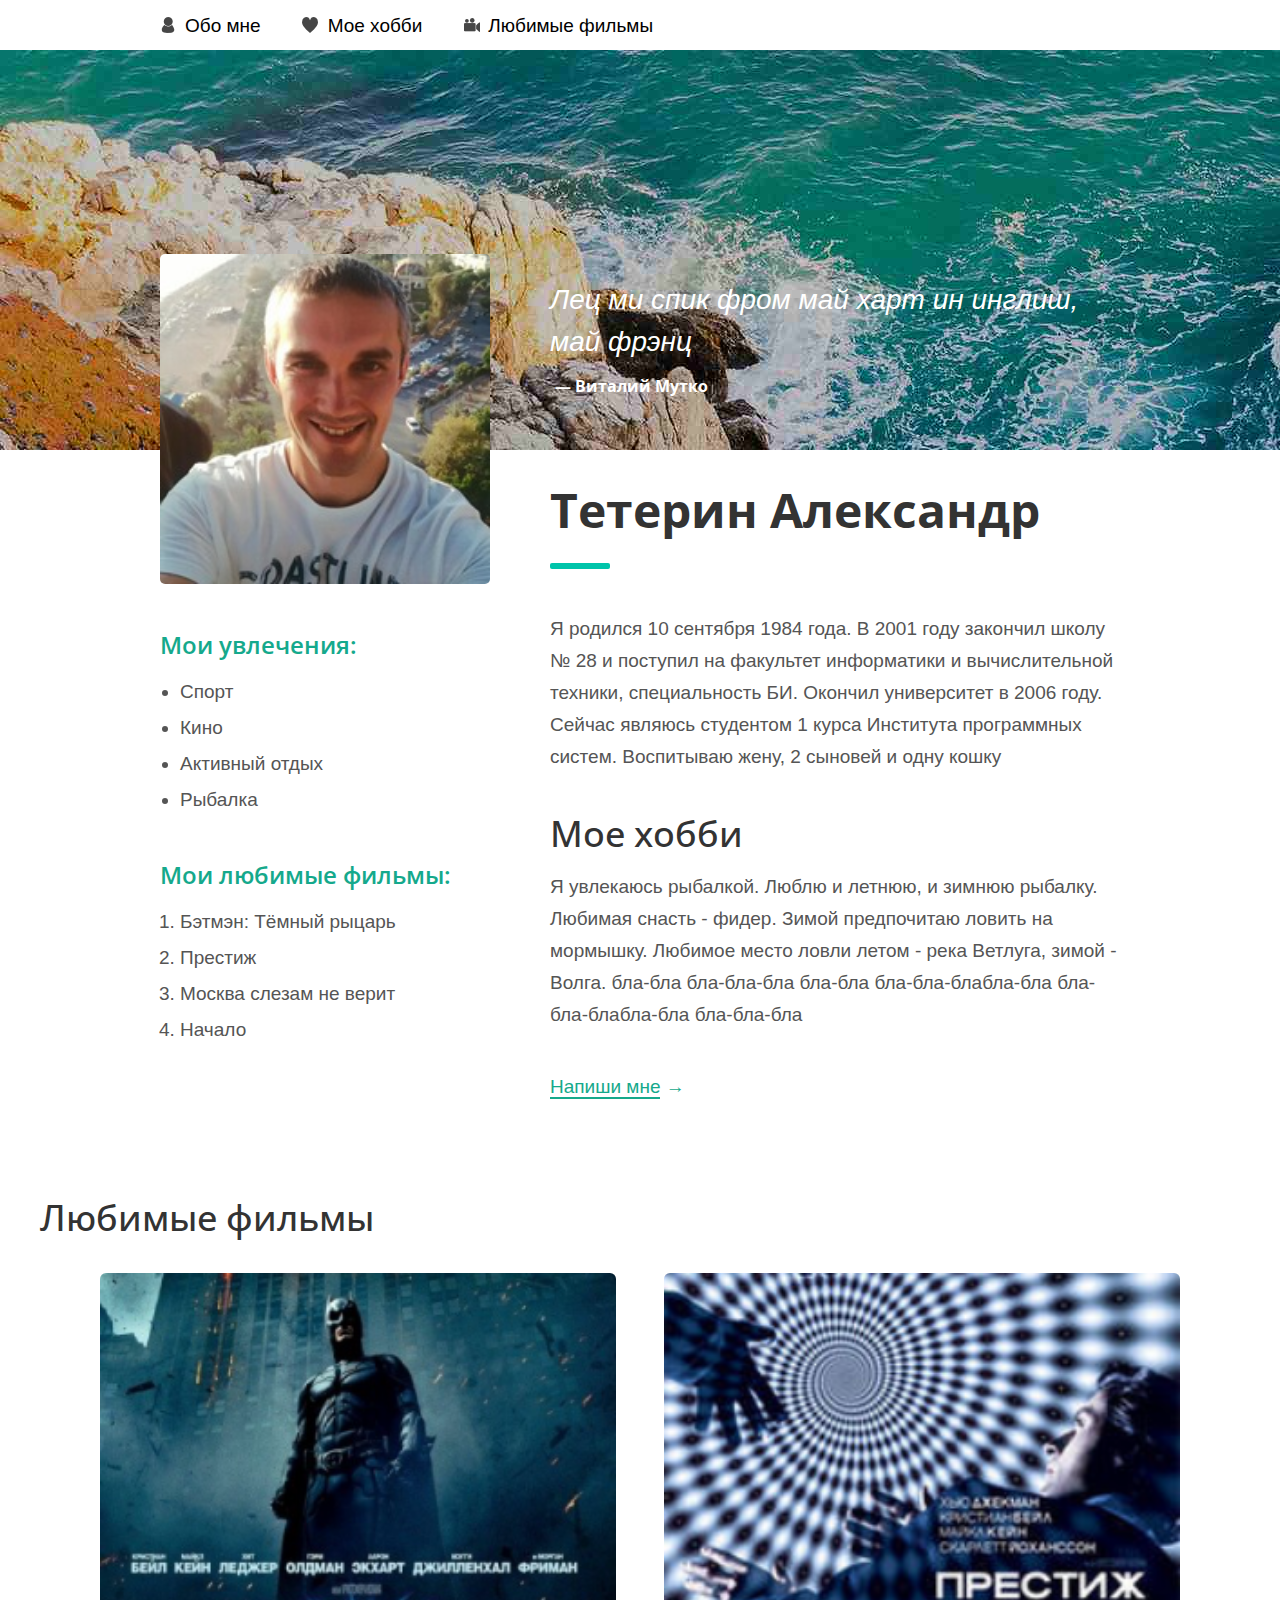
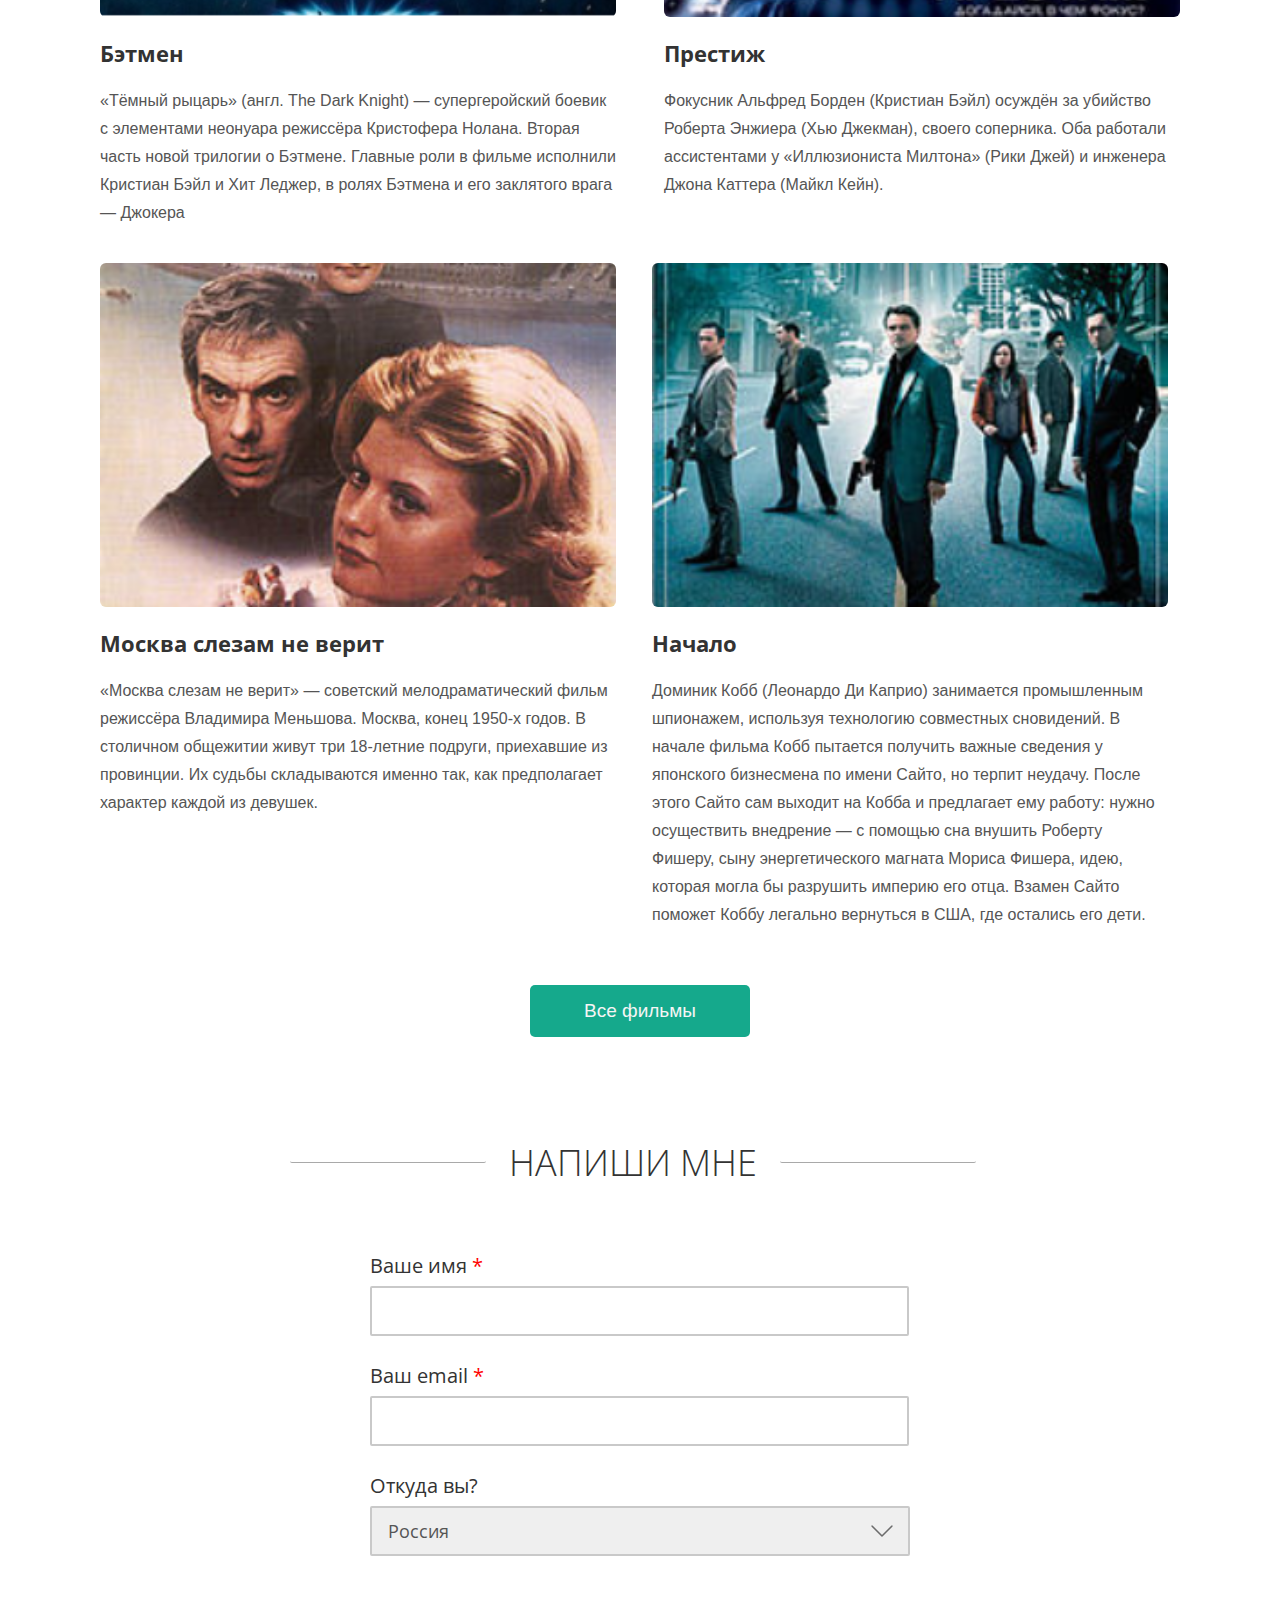
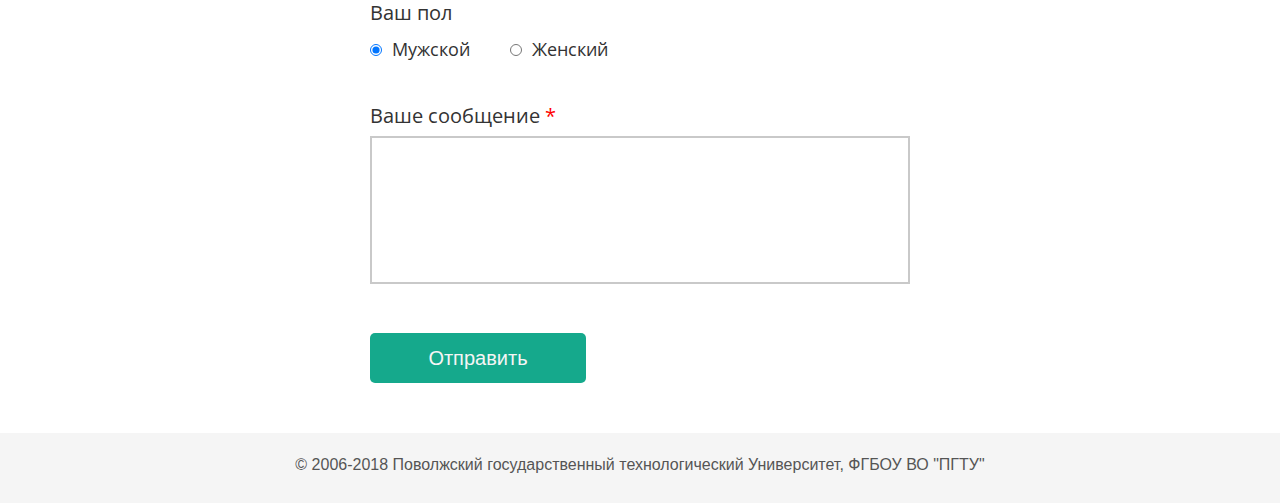
==== 4_2/index.html @ 31f0ffbf "02_04_18 OA" ====
<!DOCTYPE html>
<html lang="en">
    <head>
        <link rel="stylesheet" href="css/reset.css">
        <link rel="stylesheet" href="css/main.css">
        <link href="https://fonts.googleapis.com/css?family=Open+Sans:300,400,600,700,800&amp;subset=cyrillic" rel="stylesheet">
        <meta charset="UTF-8">
        <title>Document</title>
    </head>
        <body>
        <div class="menu">
            <a class="about_me_item" href=#>Обо мнe</a>
            <a class="hobby_item" href=#>Мое хобби</a>
            <a class="my_films_item" href=#>Любимые фильмы</a>
        </div>
        
        <div class="content">
            <div class="left_part">
                <img class="foto" src="images/my_foto.jpg" alt="foto">
                <div class="list">
                    <h3 class="sidebar_header">Мои увлечения:</h3>
                    <ul class="list_text">
                        <li>Спорт</li>
                        <li>Кино</li>
                        <li>Активный отдых</li>
                        <li>Рыбалка</li>
                    </ul>
                    <h3 class="sidebar_header">Мои любимые фильмы:</h3>
                    <ol class="list_text">
                        <li>Бэтмэн: Тёмный рыцарь</li>
                        <li>Престиж</li>
                        <li>Москва слезам не верит</li>
                        <li>Начало</li>
                    </ol>
                </div>
            </div>

            <div class="right_part">
                <div class="blockquote_block">
                    <blockquote>Лец ми спик фром май харт ин инглиш, май фрэнц</blockquote>
                    <p class="autor">— Виталий Мутко</p>
                </div>
                <div class="about_me">
                    <h1>Тетерин Александр</h1>
                    <img class="line" src="images/line.png" alt="line">
                    <p class="text">Я родился 10 сентября 1984 года. В 2001 году закончил школу № 28 и поступил на факультет информатики и вычислительной техники, специальность БИ. Окончил университет в 2006 году. Сейчас являюсь студентом 1 курса Института программных систем. Воспитываю жену, 2 сыновей и одну кошку</p>
                    <h2 class="my_hobby">Мое хобби</h2>
                    <p class="text">Я увлекаюсь рыбалкой. Люблю и летнюю, и зимнюю рыбалку. Любимая снасть - фидер. Зимой предпочитаю ловить на мормышку. Любимое место ловли летом - река Ветлуга, зимой - Волга. бла-бла бла-бла-бла бла-бла бла-бла-блабла-бла бла-бла-блабла-бла бла-бла-бла </p>
                </div>
                <div class="write_me">
                    <p>
                        <a  href="http://yandex.ru" >
                            <span class="link_name">Напиши мне</span>
                            <span class="none">→</span>
                        </a>
                    </p>
                </div>
            </div>
            <div class="clear"></div>
        </div>

        <div class="my_films_block">
            <h2>Любимые фильмы</h2>
            <div class="first_film">
                <img src="images/batmen.png" alt="batmen">
                <h4>Бэтмен</h4>
                <p>«Тёмный рыцарь» (англ. The Dark Knight) — супергеройский боевик с элементами неонуара режиссёра Кристофера Нолана. Вторая часть новой трилогии о Бэтмене. Главные роли в фильме исполнили Кристиан Бэйл и Хит Леджер, в ролях Бэтмена и его заклятого врага — Джокера</p>
            </div>
            <div class="second_film">
                <img src="images/prestige.png" alt="prestige">
                <h4>Престиж</h4>
                <p>Фокусник Альфред Борден (Кристиан Бэйл) осуждён за убийство Роберта Энжиера (Хью Джекман), своего соперника. Оба работали ассистентами у «Иллюзиониста Милтона» (Рики Джей) и инженера Джона Каттера (Майкл Кейн).</p>
            </div>
            <div class="clear_between_second_third"></div>
            <div class="third_film">
                <img src="images/moskow.png" alt="moskow">
                <h4>Москва слезам не верит</h4>
                <p>«Москва слезам не верит» — советский мелодраматический фильм режиссёра Владимира Меньшова. Москва, конец 1950-х годов. В столичном общежитии живут три 18-летние подруги, приехавшие из провинции. Их судьбы складываются именно так, как предполагает характер каждой из девушек.</p>
            </div>
            <div class="fourth_film">
                <img src="images/inception.png" alt="inception">
                <h4>Начало</h4>
                <p>Доминик Кобб (Леонардо Ди Каприо) занимается промышленным шпионажем, используя технологию совместных сновидений. В начале фильма Кобб пытается получить важные сведения у японского бизнесмена по имени Сайто, но терпит неудачу. После этого Сайто сам выходит на Кобба и предлагает ему работу: нужно осуществить внедрение — с помощью сна внушить Роберту Фишеру, сыну энергетического магната Мориса Фишера, идею, которая могла бы разрушить империю его отца. Взамен Сайто поможет Коббу легально вернуться в США, где остались его дети.</p>
            </div>
            <div class="clear"></div>
        </div>
        <a class="all_films" href="http://yandex.ru">Все фильмы</a>
        <div class="feedback_writeme">
            <div class="line"></div>
            <div class="feedback_header"><h2>НАПИШИ МНЕ</h2></div>
            <div class="line"></div>
            <div class="clear"></div>
        </div>
        <div class="feedback_form">
            <form>
                <label class="feedback_label">Ваше имя<span class="red_star">*</span>     <p></p>
                    <input name="username" type=text>
                </label>
                <p></p>
                <label>Ваш email<span class="red_star">*</span>
                    <p></p>
                    <input name="user_email" type=text>
                </label>
                <p></p>
                <label>Откуда вы?
                    <p></p>
                    <select name="country">
                        <option value="russia">Россия</option>
                        <option value="uk">Великобритания</option>
                        <option value="germany">Германия</option>
                    </select>
                </label>
                <p class="gender">Ваш пол</p>
                <label><input type="radio" name="sex" value="men" checked="checked"><span class="sex">Мужской</span></label>
                <label><input type="radio" name="sex" value="women"><span class="sex">Женский</span></label>
                <p></p>
                <label>Ваше сообщение<span class="red_star">*</span>
                    <textarea name="message"></textarea>
                </label>
                <label>
                    <input type="submit" value="Отправить">
                </label>
            </form>
        </div>
        <div class="copyright">
            <p class="copyright_text">© 2006-2018 Поволжский государственный технологический Университет, ФГБОУ ВО "ПГТУ"</p>
        </div>
    </body>
</html>
---- 4_2/css/main.css ----
.menu
{
    margin: 0 auto;
    max-width: 1000px;
    font-size: 0;
}

.menu a
{
    font-size: 19px;
    font-family: "Georgia", sans-serif;
    color: black;
    padding-left: 45px;
}

.about_me_item
{
    margin: 0;
    display: inline-block;
    background-image: url("../images/about_me_icon.png");
    background-repeat: no-repeat;
    background-position: 21px 17px;
    padding-top: 15px;
    padding-bottom: 14px;
    padding-right: 22px;

}

.about_me_item:hover
{
    background-image: url("../images/w_about_me_icon.png");
    background-repeat: no-repeat;
    background-position: 21px 17px;
    background-color: rgb(21,169,140);
    color: white;
}

.hobby_item
{
    margin: 0;
    display: inline-block;
    background-image: url("../images/hobby_icon.png");
    background-repeat: no-repeat;
    background-position: 19px 17px;
    padding-right: 21px;
    padding-top: 15px;
    padding-bottom: 14px;
}

.hobby_item:hover
{
    background-color: rgb(21,169,140);
    color: white;
    background-image: url("../images/w_my_hobby.png");
    background-repeat: no-repeat;
    background-position: 19px 17px;
}

.my_films_item
{
    display: inline-block;
    background-image: url("../images/video_icon.png");
    background-repeat: no-repeat;
    background-position: 21px 17px;
    padding-right: 20px;
    padding-top: 15px;
    padding-bottom: 14px;
}

.my_films_item:hover
{
    background-color: rgb(21,169,140);
    color: white;
    background-image: url("../images/w_video_icon.png");
    background-repeat: no-repeat;
    background-position: 18px 17px;    
}

body
{
    background-image: url("../images/background.jpg");
    background-repeat: no-repeat;
    background-position: 0 50px;
    max-width: 1920px;
    width: 100%;
    height: auto;
}

.content
{
    margin: 0 auto;
    max-width: 1000px;
}

.content .left_part
{
    float: left;
    width: 33%;
    margin-right: 6%;
    padding-left: 2%;
    margin-top: 203px;
}

.sidebar_header
{
    font-size: 24px;
    line-height: 34px;
    color: rgb(21,169,140);
    font-family: "open sans", sans-serif;
    font-weight: 600;
    margin-top: 40px;
    margin-bottom: 12px;
}

.left_part .foto
{
    border-radius: 5px;
    max-height: 350px;
    max-width: 330px;
    width: 100%;
    height: auto;
}

.right_part
{
    float: left;
    width: 57%;
    margin-top: 228px;
}

.blockquote_block
{
    height: 210px;
}

.clear
{
    clear: both;
}

.quote
{
    margin-top: 50px;
    width: 130px;
    height: 70px;
}

blockquote
{
    font-size: 28px;
    line-height: 42px;
    color: rgb(255,255,255);
    font-family: "Georgia", sans-serif;
    font-style: italic;
}

.autor
{
    line-height: 46px;
    font-size: 16px;
    color: rgb(255,255,255);
    font-family: "Open Sans", sans-serif;
    font-weight: bold;
    margin-left: 5px;
}

.right_part .about_me h1
{
    font-size: 48px;
    line-height: 42px;
    color: rgb(51,51,51);
    font-family: "Open Sans", sans-serif;
    font-weight: 700;
}

.line
{
    margin-top: 32px;
    margin-bottom: 40px;
    height: 6px;
    border-radius: 2px;
}

.my_hobby
{
    font-size: 36px;
    line-height: 42px;
    color: rgb(51,51,51);
    font-family: "Open Sans", sans-serif;
    font-weight: 500;
    margin-top: 40px;
    margin-bottom: 16px;
    margin-left: 0px;
}

.list_text
{
    font-size: 19px;
    line-height: 36px;
    color: rgb(85,85,85);
    font-family: "Georgia", sans-serif;
    text-align: left;
}

.text
{
    font-size: 19px;
    line-height: 32px;
    color: rgb(85,85,85);
    font-family: "Georgia", sans-serif;
}

.write_me
{
    margin-top: 40px;
    width: 150px;
    font-size: 19px;
    line-height: 32px;
    color: rgb(21,169,139);
    font-family: "Georgia", sans-serif;
}

.write_me .link_name
{
    border-bottom: 2px solid rgb(21,169,139);
}

.write_me .none
{
    border-bottom: 0px solid rgb(21,169,139);
}

li
{
    margin-left: 20px;
}

a
{
    color: rgb(21,169,139);
    text-decoration: none;
}

.my_films_block
{
    max-width: 1200px;
    width: 62,5%;
    margin: 0 auto;
    margin-top: 94px;
    margin-bottom: 56px;
}

.my_films_block img
{
    border-radius: 6px;
    margin-bottom: 16px;
    max-width: 100%;
    height: auto;

}

.my_films_block h2
{
    font-size: 36px;
    font-weight: 500;
    line-height: 42px;
    color: rgb(51,51,51);
    font-family: "Open Sans", sans-serif;
    margin-bottom: 34px;
}

.my_films_block h4
{
    font-size: 22px;
    line-height: 32px;
    color: rgb(51,51,51);
    font-family: "Open Sans", sans-serif;
    font-weight: 700;
    margin-bottom: 18px;
}

.my_films_block p
{
    font-size: 16px;
    line-height: 28px;
    color: rgb(85,85,85);
    font-family: "Georgia", sans-serif;
}

.my_films_block .first_film
{
    float: left;
    width: 23.75%;
    margin-right: 20px;
}

.my_films_block .second_film
{
    float: left;
    width: 23.75%;
    margin-right: 20px;
}

.my_films_block .third_film
{
    float: left;
    width: 23.75%;
    margin-right: 20px;
}

.my_films_block .fourth_film
{
    float: left;
    width: 23.75%;
    margin: 0;
}
.all_films
{
    padding: 15px 0;
    display: block;
    text-align: center;
    background-color: rgb(21,169,140);
    border-radius: 5px;
    font-size: 19px;
    color: rgb(245,245,245);
    font-family: "Georgia", sans-serif;
    width: 220px;
    margin: 0 auto;
}

.feedback_writeme
{
    margin: 0 auto;
    max-width: 700px;
    width: 90%;
    margin-bottom: 66px;
    margin-top: 105px;
}

.feedback_form
{
    max-width: 540px;
    width: 100%;
    margin: 0 auto;
    font-size: 20px;
    line-height: 32px;
    color: rgb(51,51,51);
    font-family: "Open Sans";
}

form
{
    max-width: 540px;
    width: 100%;
}

.feedback_writeme .line
{
    max-width: 200px;
    width: 28%;
    float: left;
    border-bottom: 1px solid rgb(169,169,169);
    margin: 0 0;
    height: 20px;
}

.feedback_header
{
    max-width: 295px;
    width: 42%;
    float: left;
    text-align: center;
}

.feedback_header h2
{
    font-size: 36px;
    line-height: 42px;
    color: rgb(51,51,51);
    font-family: "Open Sans";
    font-weight: 200;
}

.red_star
{
    color: red;
    padding-left: 5px;
}

input[type="text"]
{
    border: 2px solid rgb(201,201,201);
    border-radius: 2px;
    font-size: 20px;
    max-width: 519px;
    width: 100%;
    height: 46px;
    margin-top: 4px;
    margin-bottom: 24px;
    padding-left: 3%;
}

select
{
    margin-top: 4px;
    margin-bottom: 41px;
    border: 2px solid rgb(201,201,201);
    border-radius: 2px;
    font-size: 18px;
    line-height: 32px;
    color: rgb(85,85,85);
    font-family: "Open Sans";
    max-width: 540px;
    width: 100%;
    height: 50px;
    cursor: pointer;
    padding-left: 3%;
    -webkit-appearance: none;
    -moz-appearance: none;
    appearance: none;
    background-image: url("../images/arrow.png");
    background-repeat: no-repeat;
    background-position: 97% 50%;
}

select:hover, input:hover, textarea:hover
{
    border: 2px solid rgb(166,166,166);
}

input:focus, select:focus, textarea:focus
{
    border:2px solid rgb(21,169,140);
}

input[type="radio"]
{
    margin-top: 5px;
    width: 12px;
    height: 12px;
    margin-right: 10px;
    margin-bottom: 44px;
    font-size: 18px;
    line-height: 32px;
    color: rgb(51,51,51);
    font-family: "Open Sans";
    cursor: pointer;
}

.gender
{
    margin-bottom: 4px;
}

.sex
{
    margin-right: 35px;
    width: 140px;
    font-size: 18px;
    line-height: 32px;
    color: rgb(51,51,51);
    font-family: "Open Sans",sans-serif;
    cursor: pointer;
}

textarea
{
    margin: 0 auto;
    margin-top: 4px;
    border: 2px solid rgb(201,201,201);
    max-width: 504px;
    width: 100%;
    height: 112px;
    resize: none;
    padding: 3%;
    font-size: 20px;
}

input[type="submit"]
{
    max-width: 220px;
    width: 40%;
    height: 50px;
    background-color: rgb(21,169,140);
    text-align: center;
    border-radius: 5px;
    font-size: 1em;
    line-height: 32px;
    color: rgb(245,245,245);
    font-family: "Georgia", sans-serif;
    margin-top: 40px;
    cursor: pointer;
}

.copyright
{
    height: 70px;
    width: 100%;
    text-align: center;
    background-color: rgb(245,245,245);
    margin-top: 50px;
}

.copyright_text
{
    display: inline-block;
    font-size: 16px;
    padding-top: 23px;
    color: rgb(85,85,85);
    font-family: "Georgia", sans-serif;
}

@media screen and (max-width: 1280px) and (min-width: 640px)
{
    .my_films_block .first_film
    {
        width: 43%;
        margin-right: 0;
        margin-left: 5%;
        margin-bottom: 3%;
    }
    
    .my_films_block .second_film
    {
        width: 43%;
        margin-right: 3%;
        margin-left: 4%;
        margin-bottom: 3%;
    }
    
    .my_films_block .third_film
    {
        width: 43%;
        margin-right: 0;
        margin-left: 5%;
    }
    
    .clear_between_second_third
    {
        clear: both;
    }
    
    .my_films_block .fourth_film
    {
        width: 43%;
        margin-left: 3%;
        margin-right: 4%;
    }
    
    .my_films_block img
    {
        width: 100%;
        height: auto;
    }
}
@media screen and (max-width: 570px)
{
    .content .left_part
    {
        float: none;
        width: 80%;
        margin: 0 auto;
        
    }
    .right_part
    {
        float: none;
        width: 80%;
        margin: 0 auto;
    }
    
    input[type="submit"]
    {
        font-size: 0.7em;
    }
    
    .blockquote_block
    {
        margin-top: 50px;
        height: 150px;
    }
    
    blockquote,
    .autor
    {
        color: black;
    }
    
    label,
    .gender
    {
        margin-left: 2.5%;
    }
    
    .feedback_header
    {
        width: 100%;
    }
    
    .feedback_writeme
    {
        margin-left: 2.5%;
        width: 90%;
    }
}

@media screen and (max-width: 900px)
{
    .content .left_part
    {
        margin-top: 250px;
    }
}

@media screen and (max-width: 640px)
{
    .about_me_item, .my_films_item, .hobby_item
    {
        display: block;
        padding-right: 10px;
    }
    
    .about_me_item
    {
        width: 85px;
    }
    
    .my_films_item
    {
        width: 180px;
    }
    
    .hobby_item
    {
        width: 105px;
    }
    
    .my_films_block
    {
        width: 90%;
        margin: 30px auto;
    }
    
    .my_films_block .first_film, .my_films_block .second_film,
    .my_films_block .third_film,
    .my_films_block .fourth_film
    {
        width: 90%;
        margin: 0 auto;
        float: none;
    }
    
    .my_films_block img
    {
        width: 100%;
        height: auto;
    }
    
    body
    {
        background-position: 0 150px;
        background-size: 1500px;
    }
    
    .content
    {
        margin-top: -50px;
    }
    
    blockquote
    {
        font-size: 24px;
        line-height: 34px;
    }
    
    .autor
    {
        line-height: 34px;
        font-size: 14px; 
    }
    
    .my_films_block h2
    {
        margin-top: 40px;
    }
    
    .feedback_writeme .line
    {
        display: none;
    }
    
    .feedback_header
    {
        width: 90%;
    }

    textarea
    {
        width: 85%;
        margin-left: 2.5%;
        
    }
    
    input[type="text"]
    {
        width: 90%;
        margin-left: 2.5%;
    }
    
    select
    {
        width: 95%;
        margin-left: 2%;
    }
}
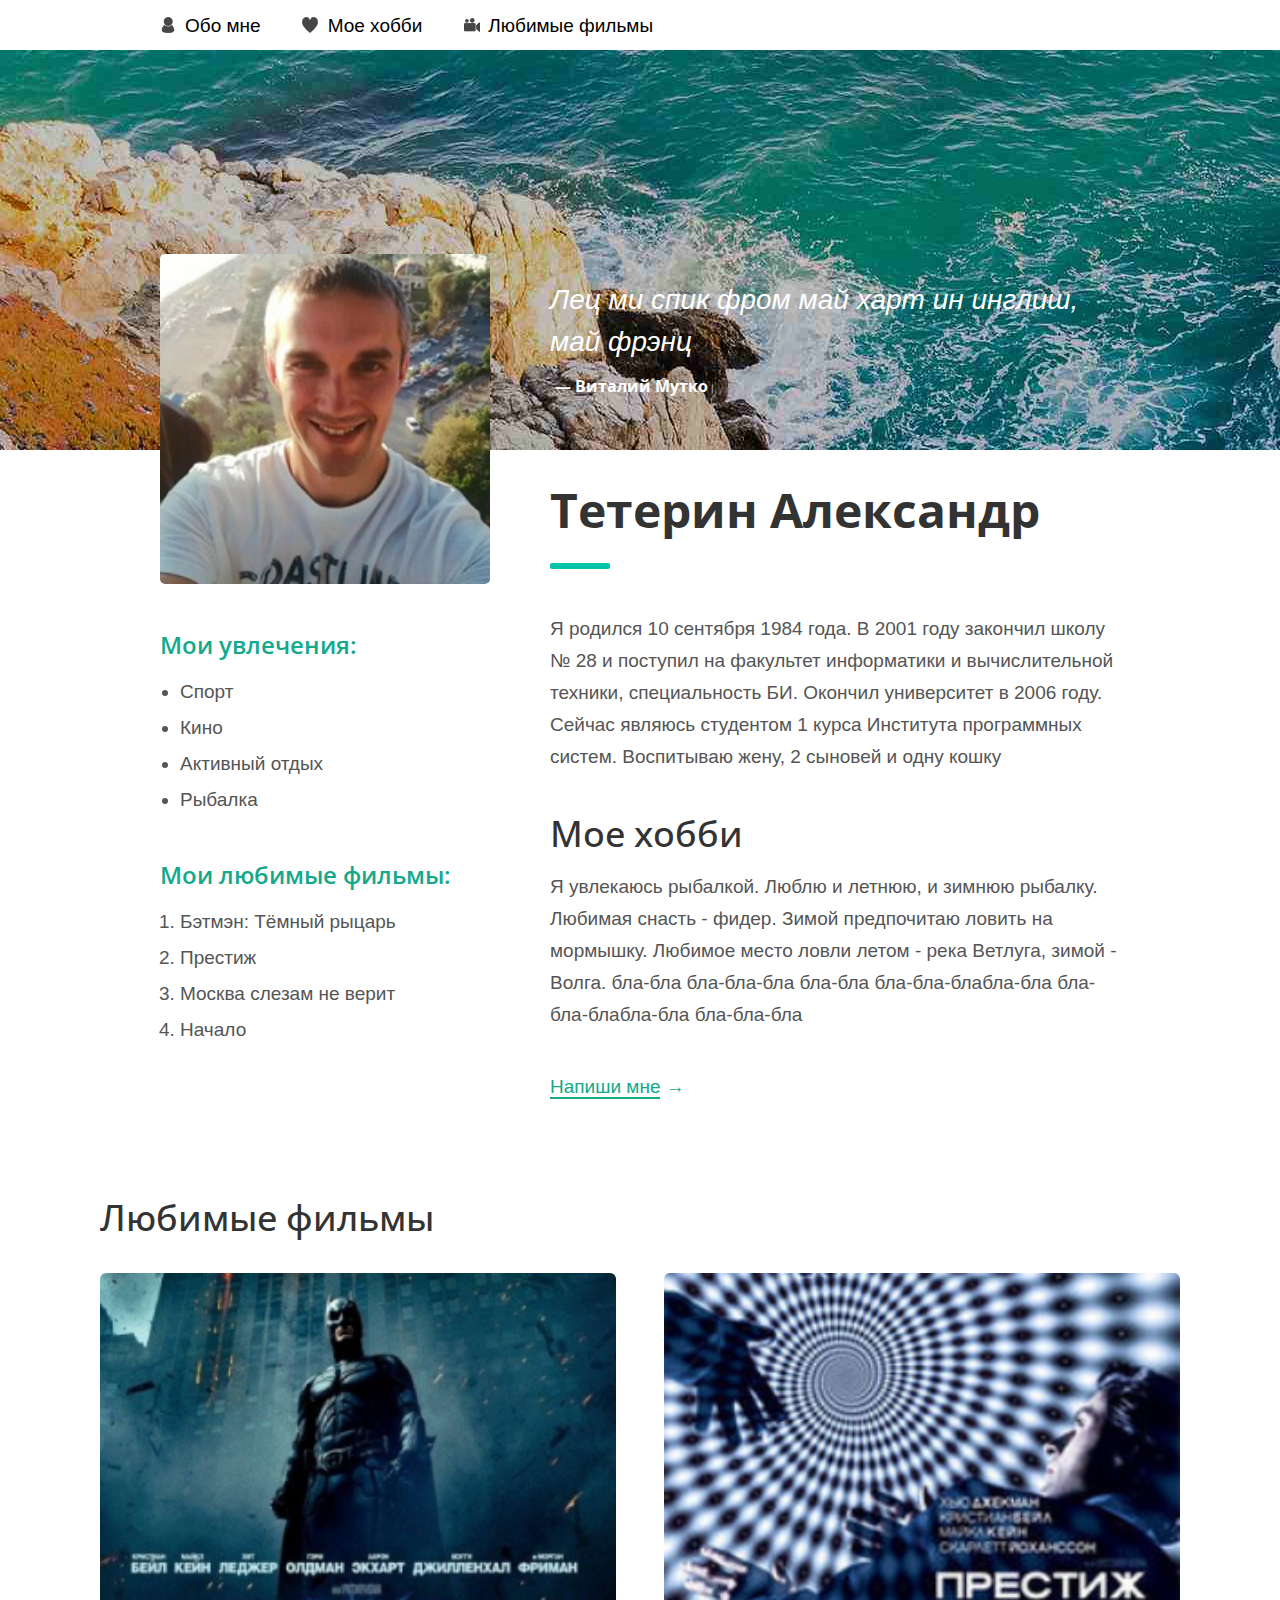
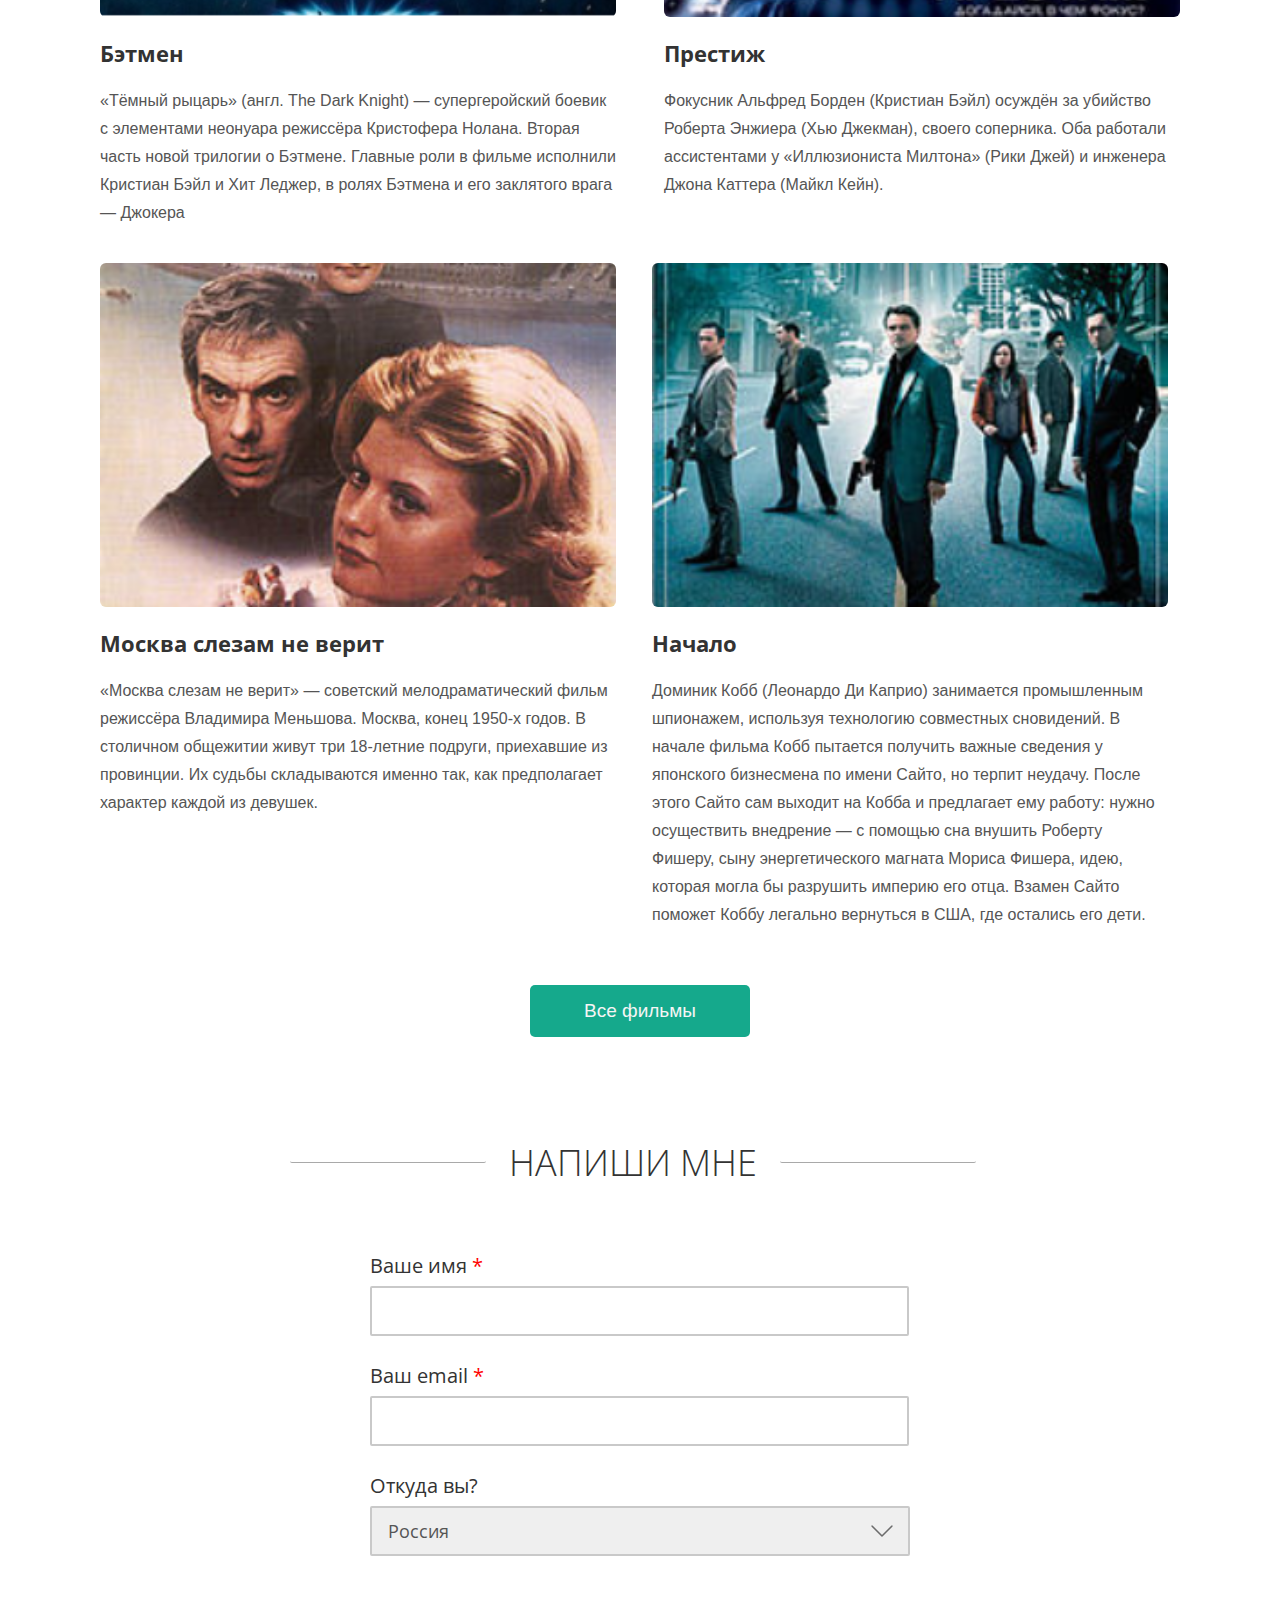
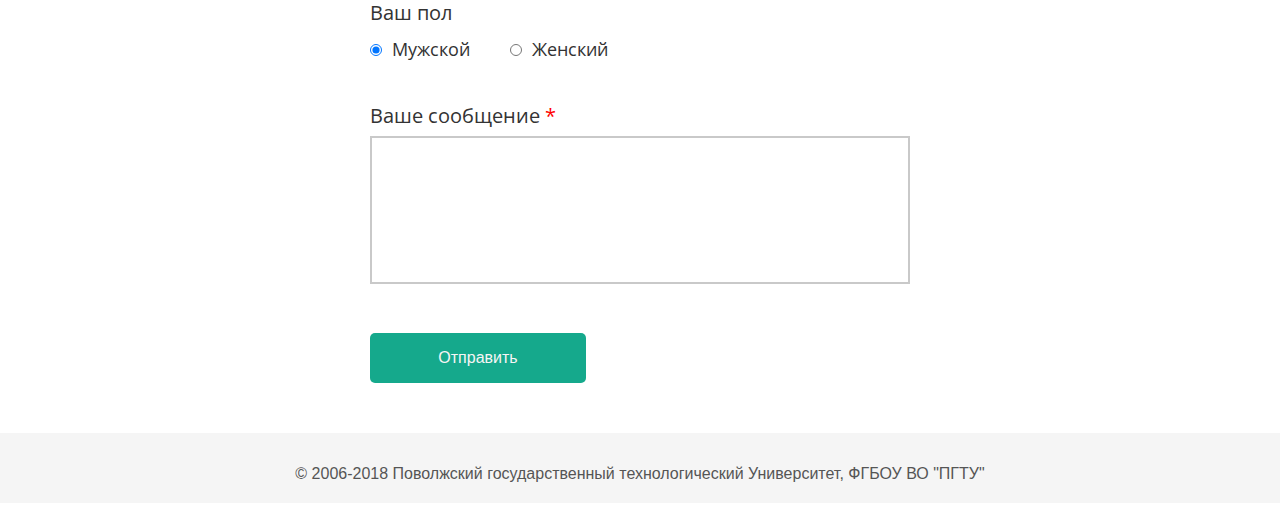
==== commit 1e5cbe64: "добавлена кнопка "гамбургер"" ====
--- a/4_2/index.html
+++ b/4_2/index.html
@@ -12,8 +12,9 @@
             <a class="about_me_item" href=#>Обо мнe</a>
             <a class="hobby_item" href=#>Мое хобби</a>
             <a class="my_films_item" href=#>Любимые фильмы</a>
+            <a class="menu_hamburger" href=#></a>
         </div>
-        
+        <div class="clear"></div>
         <div class="content">
             <div class="left_part">
                 <img class="foto" src="images/my_foto.jpg" alt="foto">
--- a/4_2/css/main.css
+++ b/4_2/css/main.css
@@ -3,6 +3,19 @@
     margin: 0 auto;
     max-width: 1000px;
     font-size: 0;
+}
+.menu_hamburger
+{
+    
+    display: none;
+    /*margin: 0;
+    background-image: url("../images/about_me_icon.png");
+    background-repeat: no-repeat;
+    background-position: 21px 17px;
+    padding-top: 15px;
+    padding-bottom: 14px;
+    padding-right: 22px;
+    padding-left: 30px;*/
 }
 
 .menu a
@@ -484,7 +497,7 @@
     background-color: rgb(21,169,140);
     text-align: center;
     border-radius: 5px;
-    font-size: 1em;
+    font-size: 16px;
     line-height: 32px;
     color: rgb(245,245,245);
     font-family: "Georgia", sans-serif;
@@ -505,7 +518,7 @@
 {
     display: inline-block;
     font-size: 16px;
-    padding-top: 23px;
+    padding: 2.5%;
     color: rgb(85,85,85);
     font-family: "Georgia", sans-serif;
 }
@@ -552,17 +565,191 @@
         width: 100%;
         height: auto;
     }
-}
+    
+    .my_films_block h2
+    {
+        margin-left: 5%;
+    }
+}
+
+@media screen and (max-width: 900px)
+{
+    .content .left_part,
+    .content .right_part
+    {
+        margin-top: 200px;
+    }
+    
+    body
+    {
+        background-size: 1800px;
+    }
+    
+}
+@media screen and (max-width: 800px)
+{
+    body
+    {
+        background-size: 1700px;
+    }
+    .content .left_part,
+    .content .right_part
+    {
+        margin-top: 200px;
+    }
+    
+    blockquote
+    {
+        font-size: 26px;
+        line-height: 36px;
+    }
+    
+    .autor
+    {
+        line-height: 36px;
+        font-size: 16px; 
+    }
+}
+
+@media screen and (max-width: 640px)
+{
+    .about_me_item,
+    .my_films_item,
+    .hobby_item
+    {
+        display: none;
+        padding-right: 10px;
+    }
+
+    .menu_hamburger
+    {
+        display: block;
+        background-image: url("../images/hamburger.png");
+        background-repeat: no-repeat;
+        background-position: 97% 50%;
+        background-size: 50px;
+        padding: 25px 20px;
+    }
+    .content .right_part,
+    .content .left_part
+    {
+        margin-top: 180px;
+    }
+    
+    .my_films_block
+    {
+        width: 90%;
+        margin: 30px auto;
+    }
+    
+    .my_films_block h2
+    {
+        display: block;
+        width: 90%;
+        margin: 30px auto;
+    }
+    
+    .my_films_block p
+    {
+        margin-bottom: 30px;
+    }
+    
+    .my_films_block .first_film,
+    .my_films_block .second_film,
+    .my_films_block .third_film,
+    .my_films_block .fourth_film
+    {
+        width: 90%;
+        margin: 0 auto;
+        float: none;
+    }
+    
+    .my_films_block img
+    {
+        width: 100%;
+        height: auto;
+    }
+    
+    body
+    {
+        background-position: 0 50px;
+        background-size: 1500px;
+    }
+    
+    blockquote
+    {
+        font-size: 24px;
+        line-height: 34px;
+    }
+    
+    .autor
+    {
+        line-height: 34px;
+        font-size: 14px; 
+    }
+    
+    .my_films_block h2
+    {
+        margin-top: 40px;
+    }
+    
+    .feedback_writeme .line
+    {
+        display: none;
+    }
+    
+    .feedback_header
+    {
+        width: 100%;
+        float: none;
+        max-width: 100%;
+    }
+
+    textarea
+    {
+        width: 87%;
+        margin-left: 2.5%;
+    }
+    
+    input[type="text"]
+    {
+        width: 90%;
+        margin-left: 2.5%;
+    }
+    
+    select
+    {
+        width: 94%;
+        margin-left: 2%;
+    }
+    
+    label
+    {
+        margin-left: 2.5%;
+    }
+    
+    .gender
+    {
+        margin-left: 2.5%;
+    }
+}
+
 @media screen and (max-width: 570px)
 {
+    .menu
+    {
+        float: none;
+    }
+    
     .content .left_part
     {
         float: none;
         width: 80%;
         margin: 0 auto;
+        margin-top: 150px;
         
     }
-    .right_part
+    .content .right_part
     {
         float: none;
         width: 80%;
@@ -602,114 +789,4 @@
         margin-left: 2.5%;
         width: 90%;
     }
-}
-
-@media screen and (max-width: 900px)
-{
-    .content .left_part
-    {
-        margin-top: 250px;
-    }
-}
-
-@media screen and (max-width: 640px)
-{
-    .about_me_item, .my_films_item, .hobby_item
-    {
-        display: block;
-        padding-right: 10px;
-    }
-    
-    .about_me_item
-    {
-        width: 85px;
-    }
-    
-    .my_films_item
-    {
-        width: 180px;
-    }
-    
-    .hobby_item
-    {
-        width: 105px;
-    }
-    
-    .my_films_block
-    {
-        width: 90%;
-        margin: 30px auto;
-    }
-    
-    .my_films_block .first_film, .my_films_block .second_film,
-    .my_films_block .third_film,
-    .my_films_block .fourth_film
-    {
-        width: 90%;
-        margin: 0 auto;
-        float: none;
-    }
-    
-    .my_films_block img
-    {
-        width: 100%;
-        height: auto;
-    }
-    
-    body
-    {
-        background-position: 0 150px;
-        background-size: 1500px;
-    }
-    
-    .content
-    {
-        margin-top: -50px;
-    }
-    
-    blockquote
-    {
-        font-size: 24px;
-        line-height: 34px;
-    }
-    
-    .autor
-    {
-        line-height: 34px;
-        font-size: 14px; 
-    }
-    
-    .my_films_block h2
-    {
-        margin-top: 40px;
-    }
-    
-    .feedback_writeme .line
-    {
-        display: none;
-    }
-    
-    .feedback_header
-    {
-        width: 90%;
-    }
-
-    textarea
-    {
-        width: 85%;
-        margin-left: 2.5%;
-        
-    }
-    
-    input[type="text"]
-    {
-        width: 90%;
-        margin-left: 2.5%;
-    }
-    
-    select
-    {
-        width: 95%;
-        margin-left: 2%;
-    }
 }